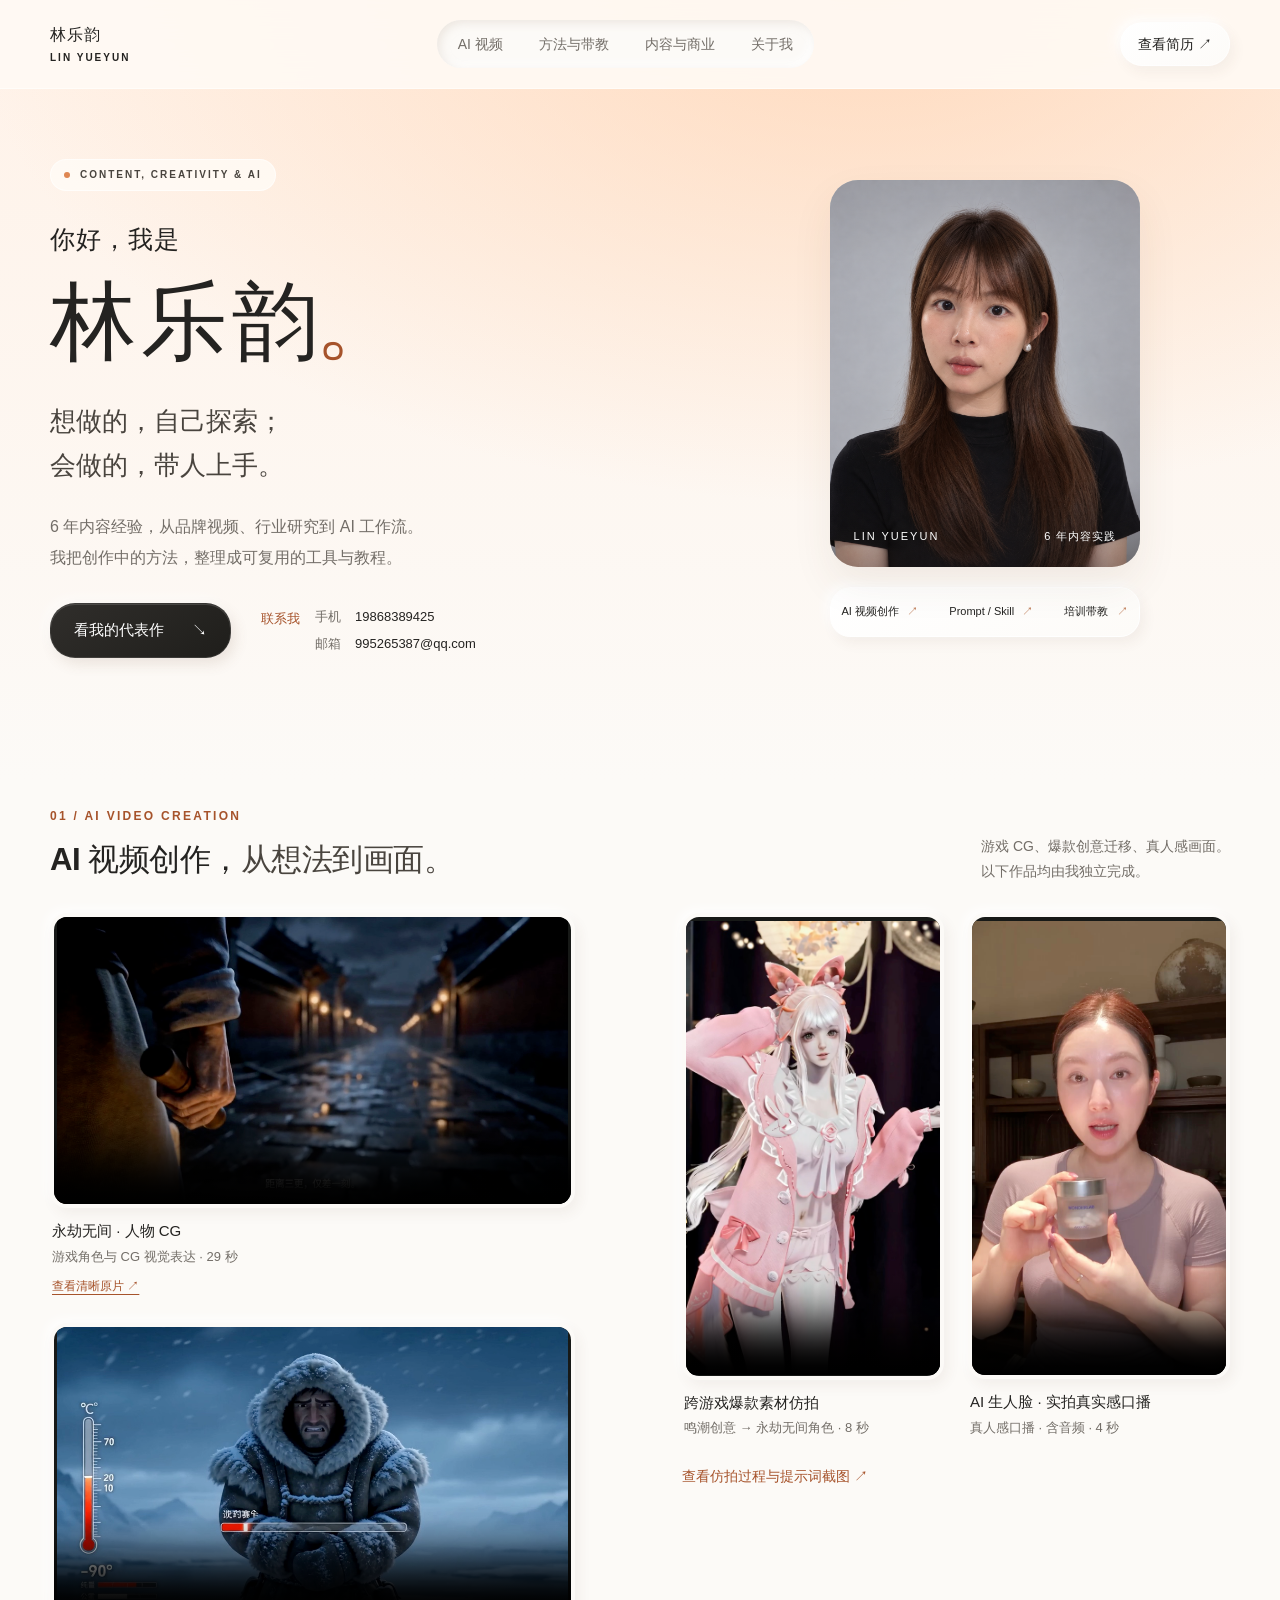
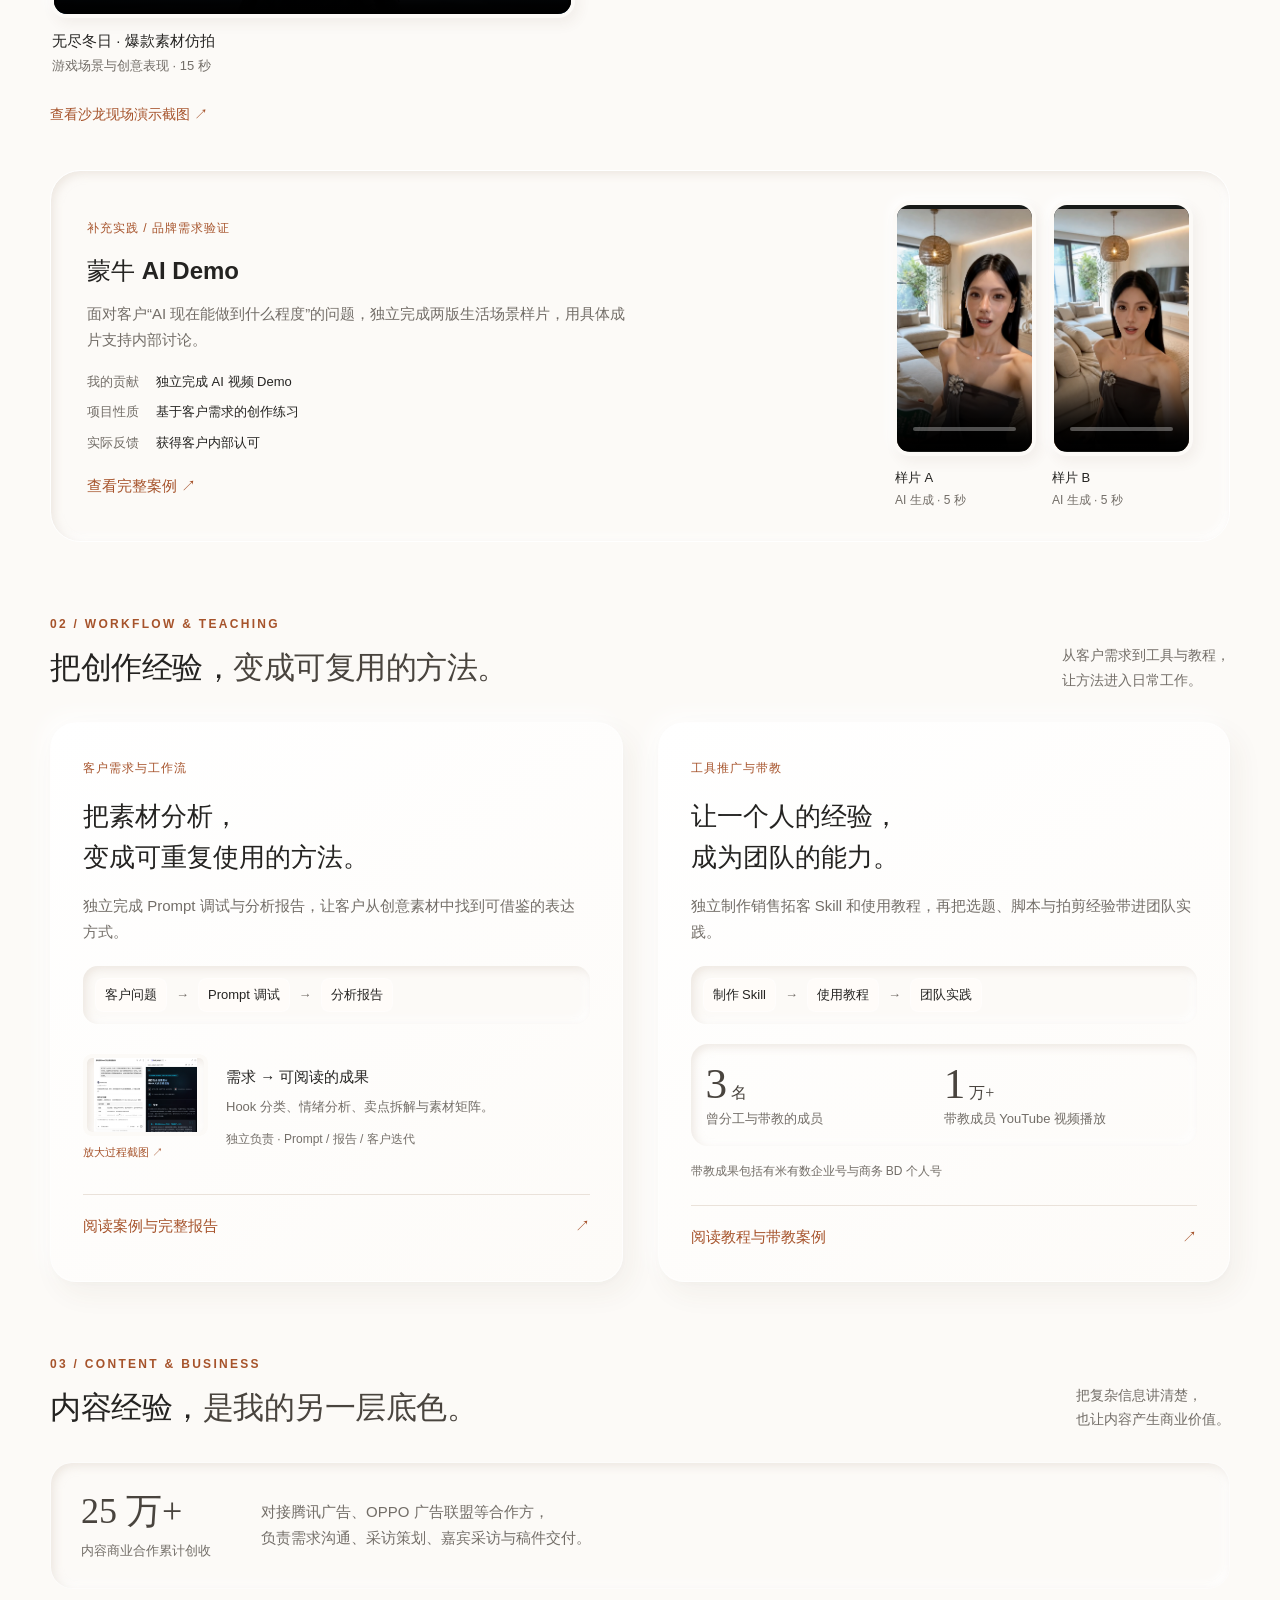
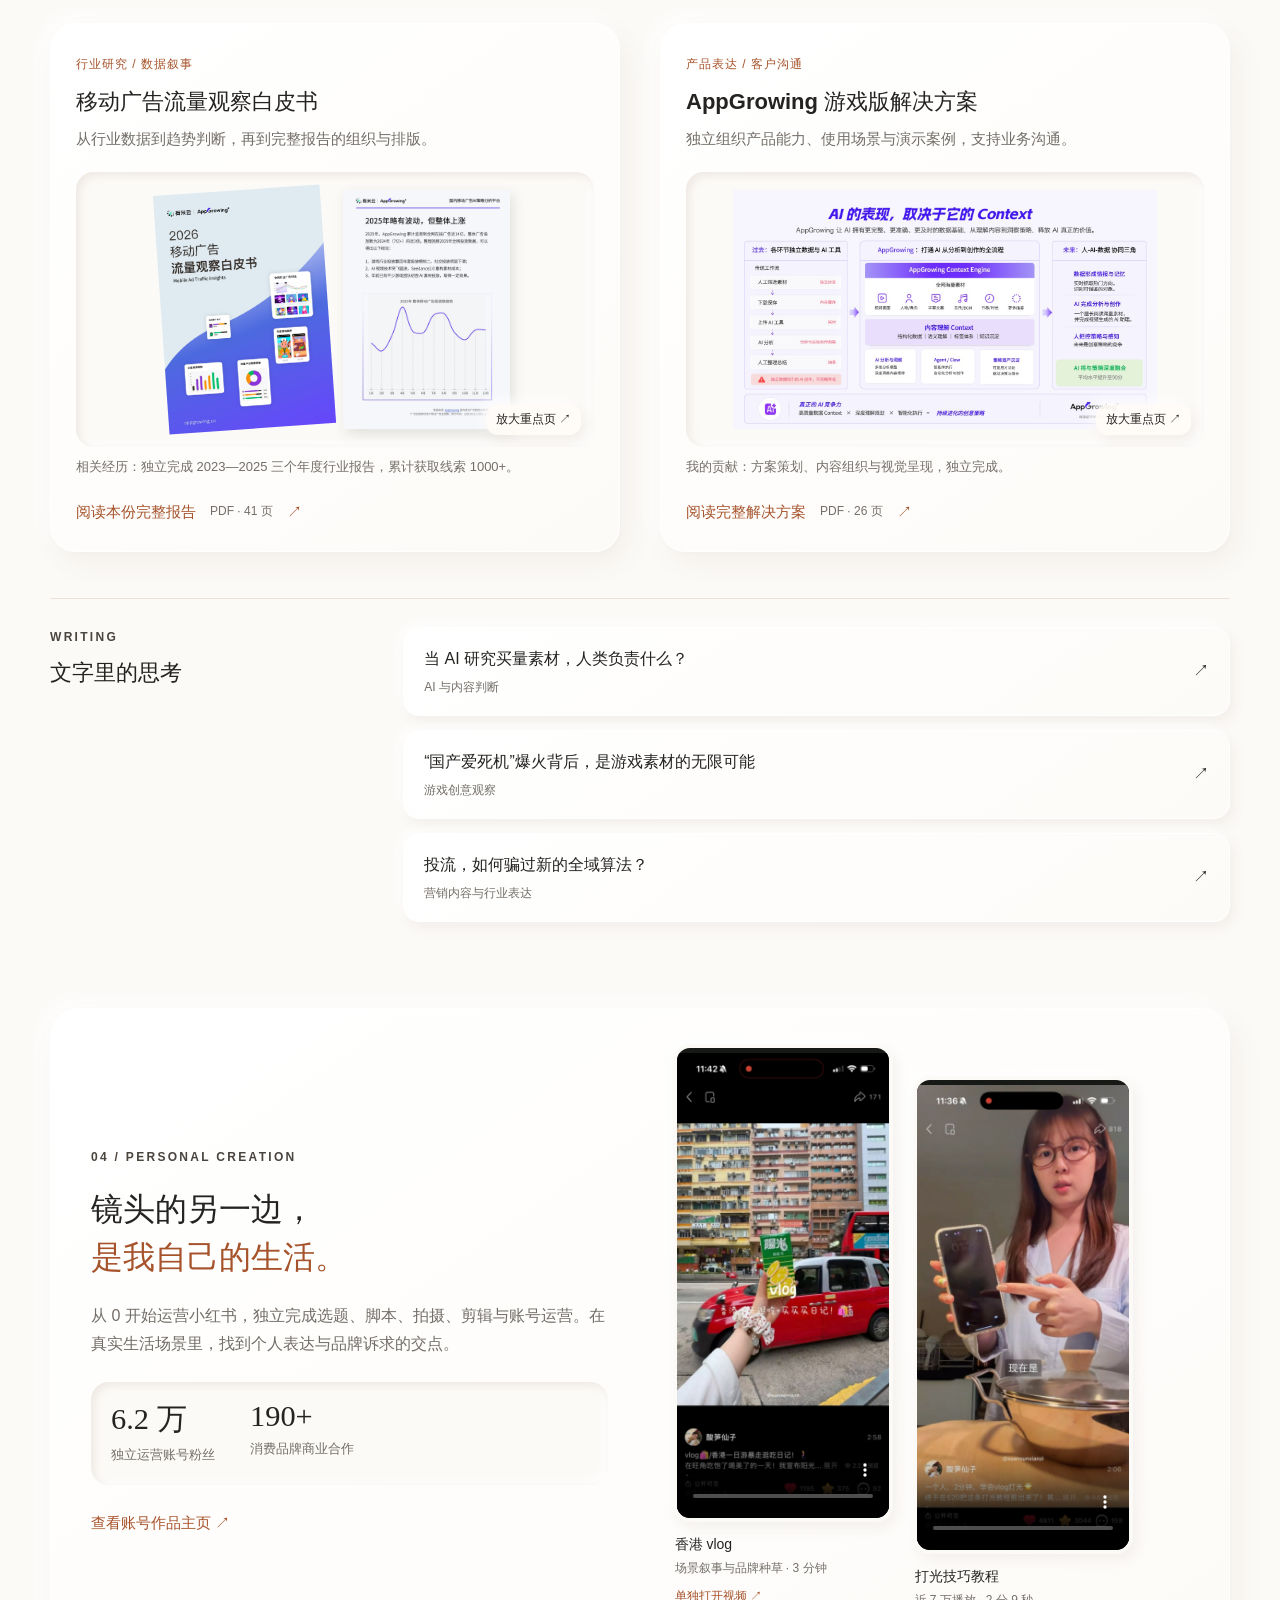
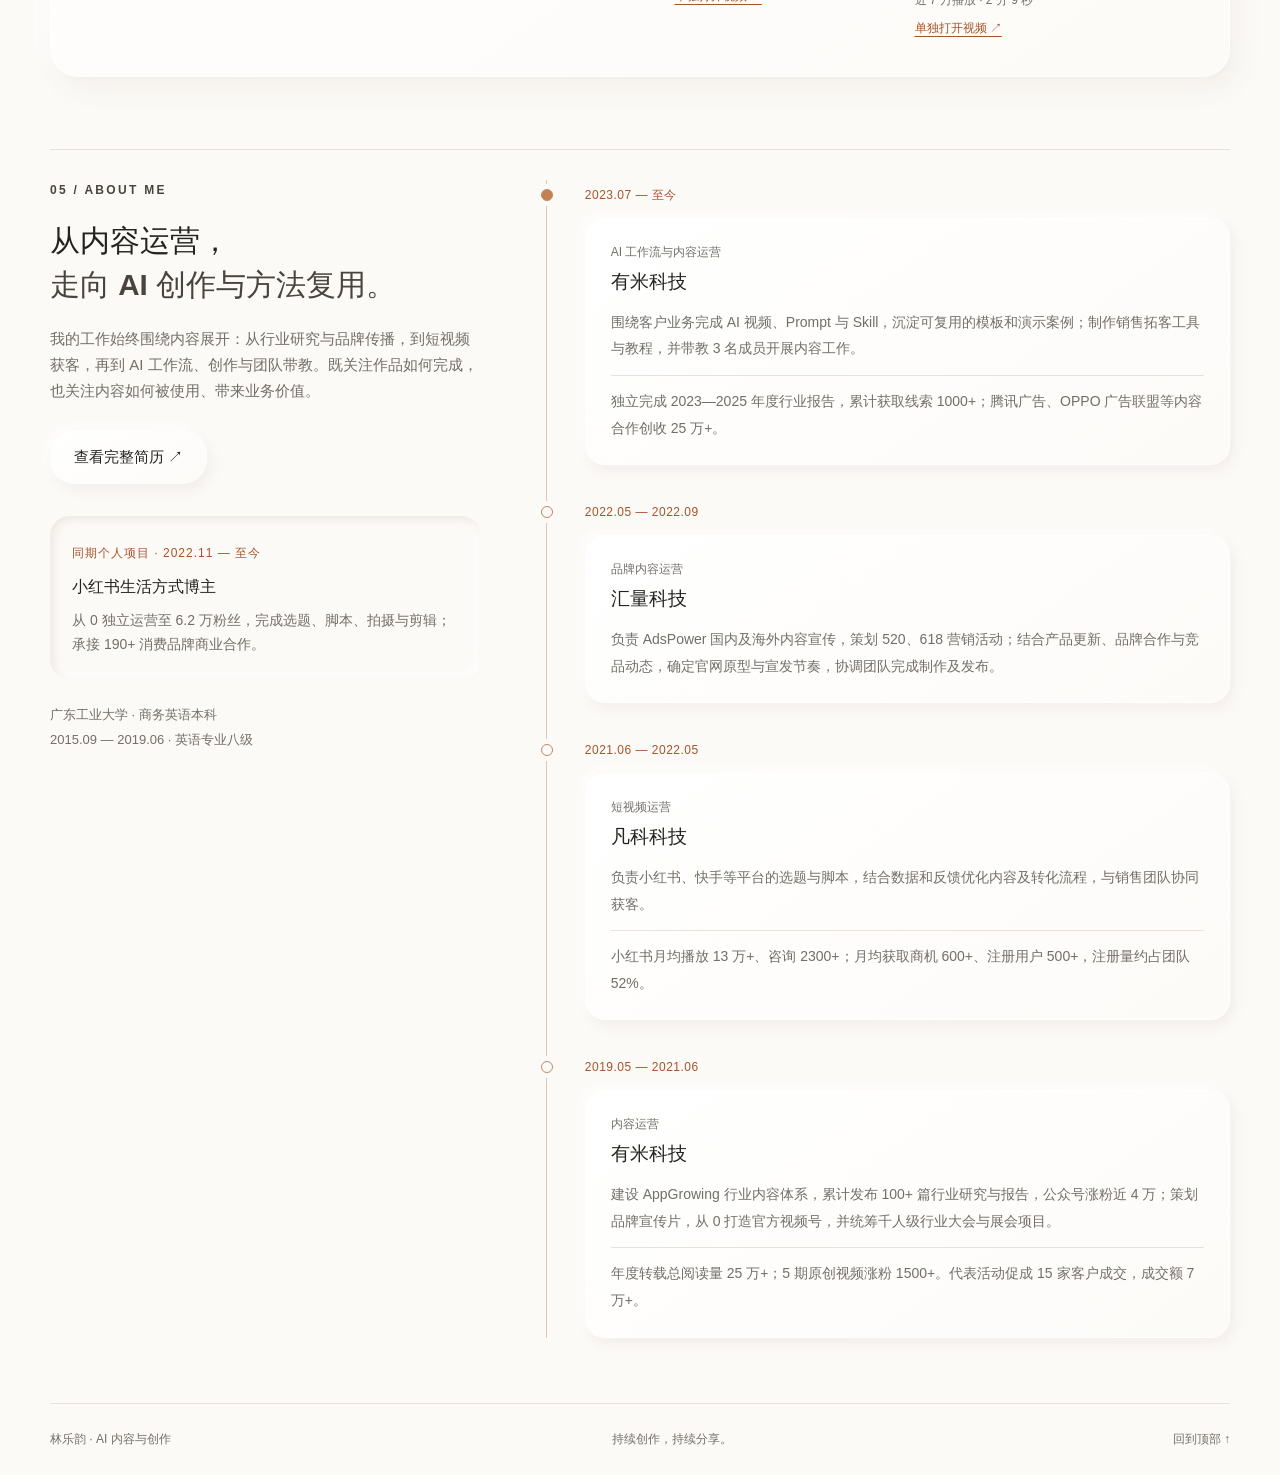
==== index.html @ d72aecd3 "Publish GitHub Pages portfolio" ====
<!DOCTYPE html>
<html lang="zh-CN">
<head><meta charset="UTF-8"><meta name="viewport" content="width=device-width, initial-scale=1"><meta name="description" content="林乐韵的个人作品集：AI 视频创作、业务工作流、团队带教与内容商业化。"><meta name="theme-color" content="#fffaf6"><title>林乐韵 · AI 内容与创作作品集</title><link rel="icon" href="data:,"><link rel="stylesheet" href="style.css?v=20260927-2"></head>
<body>
<a class="skip" href="#main">跳至正文</a>
<header class="site-header"><div class="wrap header-inner"><a class="identity" href="index.html" aria-label="林乐韵作品集首页"><span>林乐韵 <small>LIN YUEYUN</small></span></a><nav aria-label="主导航"><a href="index.html#videos">AI 视频</a><a href="index.html#selected">方法与带教</a><a href="index.html#content">内容与商业</a><a href="index.html#about">关于我</a></nav><a class="button small" href="documents/resume.html?v=layout-2" target="_blank" rel="noopener">查看简历 ↗</a></div></header><main id="main">
<section class="hero wrap" aria-labelledby="intro-title">
<div class="hero-copy"><p class="eyebrow">CONTENT, CREATIVITY & AI</p><h1 id="intro-title">你好，我是<span>林乐韵<em>。</em></span></h1><p class="hero-position">想做的，自己探索；<br>会做的，带人上手。</p><p class="intro">6 年内容经验，从品牌视频、行业研究到 AI 工作流。<br class="desktop">我把创作中的方法，整理成可复用的工具与教程。</p><div class="hero-actions"><a class="button primary" href="#videos">看我的代表作 <span aria-hidden="true">↘</span></a><div class="home-contact" aria-label="联系方式"><span>联系我</span><dl><div><dt>手机</dt><dd>19868389425</dd></div><div><dt>邮箱</dt><dd>995265387@qq.com</dd></div></dl></div></div></div>
<div class="portrait-composition" aria-label="林乐韵个人形象照与技能展示">
<figure class="portrait-frame"><img class="portrait-photo" src="assets/leyun-portrait.png" alt="林乐韵个人形象照" width="1120" height="1404" fetchpriority="high"><figcaption><span>LIN YUEYUN</span><span>6 年内容实践</span></figcaption></figure>
<nav class="portrait-skills" aria-label="我的创作能力"><a href="#videos">AI 视频创作 <span aria-hidden="true">↗</span></a><a href="case.html?case=analysis">Prompt / Skill <span aria-hidden="true">↗</span></a><a href="case.html?case=teaching">培训带教 <span aria-hidden="true">↗</span></a></nav>
</div></section>
<section id="videos" class="section wrap"><div class="section-head"><div><p class="eyebrow">01 / AI VIDEO CREATION</p><h2>AI 视频创作，<span>从想法到画面。</span></h2></div><p>游戏 CG、爆款创意迁移、真人感画面。<br>以下作品均由我独立完成。</p></div><div class="video-wall"><div class="landscape-stack"><figure class="film landscape"><div class="video-frame"><video controls playsinline preload="none" poster="assets/naraka-cg.jpg" aria-label="永劫无间 · 人物 CG"><source src="works/naraka-cg-preview.mp4" type="video/mp4">你的浏览器不支持视频播放。<a href="works/naraka-cg-preview.mp4">打开视频</a></video></div><figcaption><h4>永劫无间 · 人物 CG</h4><p>游戏角色与 CG 视觉表达 · 29 秒</p><a class="original-link" href="works/naraka-cg.mp4" target="_blank" rel="noopener">查看清晰原片 ↗</a></figcaption></figure><figure class="film landscape"><div class="video-frame"><video controls playsinline preload="none" poster="assets/winter.jpg" aria-label="无尽冬日 · 爆款素材仿拍"><source src="works/winter.mp4" type="video/mp4">你的浏览器不支持视频播放。<a href="works/winter.mp4">打开视频</a></video></div><figcaption><h4>无尽冬日 · 爆款素材仿拍</h4><p>游戏场景与创意表现 · 15 秒</p></figcaption></figure><button class="text-link" data-image="live-demo" data-title="游戏沙龙 · 现场生成 AI 素材">查看沙龙现场演示截图 ↗</button></div><div class="portrait-pair"><figure class="film portrait"><div class="video-frame"><video controls playsinline preload="none" poster="assets/naraka-remake.jpg" aria-label="跨游戏爆款素材仿拍"><source src="works/naraka-remake.mp4" type="video/mp4">你的浏览器不支持视频播放。<a href="works/naraka-remake.mp4">打开视频</a></video></div><figcaption><h4>跨游戏爆款素材仿拍</h4><p>鸣潮创意 → 永劫无间角色 · 8 秒</p></figcaption></figure><figure class="film portrait speaking"><div class="video-frame"><video controls playsinline preload="none" poster="assets/human-speaking.jpg" aria-label="AI 生人脸 · 实拍真实感口播"><source src="works/human-speaking.mp4" type="video/mp4">你的浏览器不支持视频播放。<a href="works/human-speaking.mp4">打开视频</a></video></div><figcaption><h4>AI 生人脸 · 实拍真实感口播</h4><p>真人感口播 · 含音频 · 4 秒</p></figcaption></figure><button class="text-link" data-image="remake-process" data-title="爆款仿拍 · 生成过程与提示词截图">查看仿拍过程与提示词截图 ↗</button></div></div>
<article id="brand-case" class="brand-case supplementary-case"><div class="brand-copy"><span class="case-kicker">补充实践 / 品牌需求验证</span><h3>蒙牛 AI Demo</h3><p>面对客户“AI 现在能做到什么程度”的问题，独立完成两版生活场景样片，用具体成片支持内部讨论。</p><dl class="project-facts"><div><dt>我的贡献</dt><dd>独立完成 AI 视频 Demo</dd></div><div><dt>项目性质</dt><dd>基于客户需求的创作练习</dd></div><div><dt>实际反馈</dt><dd>获得客户内部认可</dd></div></dl><a class="text-link" href="case.html?case=mengniu">查看完整案例 ↗</a></div><div class="brand-media"><figure class="film portrait"><div class="video-frame"><video controls playsinline preload="none" poster="assets/mengniu-1.jpg" aria-label="样片 A"><source src="works/mengniu-1.mp4" type="video/mp4">你的浏览器不支持视频播放。<a href="works/mengniu-1.mp4">打开视频</a></video></div><figcaption><h4>样片 A</h4><p>AI 生成 · 5 秒</p></figcaption></figure><figure class="film portrait"><div class="video-frame"><video controls playsinline preload="none" poster="assets/mengniu-2.jpg" aria-label="样片 B"><source src="works/mengniu-2.mp4" type="video/mp4">你的浏览器不支持视频播放。<a href="works/mengniu-2.mp4">打开视频</a></video></div><figcaption><h4>样片 B</h4><p>AI 生成 · 5 秒</p></figcaption></figure></div></article>
</section>
<section id="selected" class="section wrap"><div class="section-head"><div><p class="eyebrow">02 / WORKFLOW & TEACHING</p><h2>把创作经验，<span>变成可复用的方法。</span></h2></div><p>从客户需求到工具与教程，<br>让方法进入日常工作。</p></div>


<div class="case-grid">
<article id="workflow-case" class="case-card"><span class="case-kicker">客户需求与工作流</span><h3>把素材分析，<br>变成可重复使用的方法。</h3><p>独立完成 Prompt 调试与分析报告，让客户从创意素材中找到可借鉴的表达方式。</p><div class="workflow" aria-label="工作流"><span>客户问题</span><b>→</b><span>Prompt 调试</span><b>→</b><span>分析报告</span></div><div class="case-evidence"><button class="evidence-thumb" data-image="prompt-process" data-title="客户需求与 Hook 提示词调试"><img src="assets/prompt-process.jpg" alt="Hook 分析提示词调试过程" loading="lazy"><span>放大过程截图 ↗</span></button><div><strong>需求 → 可阅读的成果</strong><p>Hook 分类、情绪分析、卖点拆解与素材矩阵。</p><span class="role-label">独立负责 · Prompt / 报告 / 客户迭代</span></div></div><a class="text-link" href="case.html?case=analysis">阅读案例与完整报告 <span>↗</span></a></article>
<article id="teaching-case" class="case-card"><span class="case-kicker">工具推广与带教</span><h3>让一个人的经验，<br>成为团队的能力。</h3><p>独立制作销售拓客 Skill 和使用教程，再把选题、脚本与拍剪经验带进团队实践。</p><div class="workflow" aria-label="复用流程"><span>制作 Skill</span><b>→</b><span>使用教程</span><b>→</b><span>团队实践</span></div><div class="teaching-results"><div><strong>3<span> 名</span></strong><p>曾分工与带教的成员</p></div><div><strong>1<span> 万+</span></strong><p>带教成员 YouTube 视频播放</p></div></div><p class="role-label">带教成果包括有米有数企业号与商务 BD 个人号</p><a class="text-link" href="case.html?case=teaching">阅读教程与带教案例 <span>↗</span></a></article>
</div></section>
<section id="content" class="section wrap"><div class="section-head"><div><p class="eyebrow">03 / CONTENT & BUSINESS</p><h2>内容经验，<span>是我的另一层底色。</span></h2></div><p>把复杂信息讲清楚，<br>也让内容产生商业价值。</p></div>
<div class="business-strip"><div><strong>25 万+</strong><span>内容商业合作累计创收</span></div><p>对接腾讯广告、OPPO 广告联盟等合作方，<br>负责需求沟通、采访策划、嘉宾采访与稿件交付。</p></div>
<div class="document-grid"><article class="document-card"><div class="document-heading"><span class="case-kicker">行业研究 / 数据叙事</span><h3>移动广告流量观察白皮书</h3><p>从行业数据到趋势判断，再到完整报告的组织与排版。</p></div><button class="report-spread" data-image="industry-report-p7" data-title="白皮书第 7 页 · 趋势分析与图表表达"><img class="cover" src="assets/industry-report.jpg" alt="白皮书封面" loading="lazy"><img src="assets/industry-report-p7.jpg" alt="白皮书第7页：趋势判断与数据图表" loading="lazy"><span>放大重点页 ↗</span></button><p class="document-context">相关经历：独立完成 2023—2025 三个年度行业报告，累计获取线索 1000+。</p><a class="text-link" href="documents/industry.html" target="_blank" rel="noopener">阅读本份完整报告 <small>PDF · 41 页</small> ↗</a></article>
<article class="document-card"><div class="document-heading"><span class="case-kicker">产品表达 / 客户沟通</span><h3>AppGrowing 游戏版解决方案</h3><p>独立组织产品能力、使用场景与演示案例，支持业务沟通。</p></div><button class="solution-preview" data-image="game-solution-p4" data-title="游戏方案第 4 页 · AI Context 与产品价值"><img src="assets/game-solution-p4.jpg" alt="游戏解决方案第4页：AI Context 与产品价值" loading="lazy"><span>放大重点页 ↗</span></button><p class="document-context">我的贡献：方案策划、内容组织与视觉呈现，独立完成。</p><a class="text-link" href="documents/game.html" target="_blank" rel="noopener">阅读完整解决方案 <small>PDF · 26 页</small> ↗</a></article></div>
<div class="article-list"><div><p class="eyebrow">WRITING</p><h3>文字里的思考</h3></div><div class="article-links"><a href="https://mp.weixin.qq.com/s/oiiEQrIqpih7yCWzAsZEaQ" target="_blank" rel="noopener"><div>当 AI 研究买量素材，人类负责什么？<small>AI 与内容判断</small></div><i>↗</i></a><a href="https://mp.weixin.qq.com/s/zdKBguPBOkEx1RFWNTe46Q" target="_blank" rel="noopener"><div>“国产爱死机”爆火背后，是游戏素材的无限可能<small>游戏创意观察</small></div><i>↗</i></a><a href="https://mp.weixin.qq.com/s/V5sh86A0Rzg6lhBGHSo7Rg" target="_blank" rel="noopener"><div>投流，如何骗过新的全域算法？<small>营销内容与行业表达</small></div><i>↗</i></a></div></div>
</section>
<section id="creator" class="section wrap"><div class="creator-panel"><div class="creator-copy"><p class="eyebrow">04 / PERSONAL CREATION</p><h2>镜头的另一边，<br><span>是我自己的生活。</span></h2><p>从 0 开始运营小红书，独立完成选题、脚本、拍摄、剪辑与账号运营。在真实生活场景里，找到个人表达与品牌诉求的交点。</p><div class="creator-stats"><div><strong>6.2 万</strong><span>独立运营账号粉丝</span></div><div><strong>190+</strong><span>消费品牌商业合作</span></div></div><button class="text-link" data-image="creator-profile" data-title="小红书 · 账号作品主页">查看账号作品主页 ↗</button></div><div class="creator-videos"><figure class="film tall"><div class="video-frame"><video controls playsinline preload="none" poster="assets/hongkong.jpg" aria-label="香港 vlog"><source src="works/hongkong-preview.mp4" type="video/mp4">你的浏览器不支持视频播放。<a href="works/hongkong-preview.mp4">打开视频</a></video></div><figcaption><h4>香港 vlog</h4><p>场景叙事与品牌种草 · 3 分钟</p><a class="original-link" href="works/hongkong-preview.mp4" target="_blank" rel="noopener">单独打开视频 ↗</a></figcaption></figure><figure class="film tall"><div class="video-frame"><video controls playsinline preload="none" poster="assets/lighting.jpg" aria-label="打光技巧教程"><source src="works/lighting-preview.mp4" type="video/mp4">你的浏览器不支持视频播放。<a href="works/lighting-preview.mp4">打开视频</a></video></div><figcaption><h4>打光技巧教程</h4><p>近 7 万播放 · 2 分 9 秒</p><a class="original-link" href="works/lighting-preview.mp4" target="_blank" rel="noopener">单独打开视频 ↗</a></figcaption></figure></div></div></section>
<section id="about" class="section wrap"><div class="about-panel"><div class="about-intro"><p class="eyebrow">05 / ABOUT ME</p><h2>从内容运营，<br><span>走向 AI 创作与方法复用。</span></h2><p>我的工作始终围绕内容展开：从行业研究与品牌传播，到短视频获客，再到 AI 工作流、创作与团队带教。既关注作品如何完成，也关注内容如何被使用、带来业务价值。</p><div class="hero-actions"><a class="button" href="documents/resume.html?v=layout-2" target="_blank" rel="noopener">查看完整简历 ↗</a></div><aside class="parallel-project"><span class="case-kicker">同期个人项目 · 2022.11 — 至今</span><h3>小红书生活方式博主</h3><p>从 0 独立运营至 6.2 万粉丝，完成选题、脚本、拍摄与剪辑；承接 190+ 消费品牌商业合作。</p></aside><p class="education-note">广东工业大学 · 商务英语本科<br>2015.09 — 2019.06 · 英语专业八级</p></div>
<ol class="career-timeline" aria-label="重点工作经历时间轴">
<li><time>2023.07 — 至今</time><article><p class="career-role">AI 工作流与内容运营</p><h3>有米科技</h3><p>围绕客户业务完成 AI 视频、Prompt 与 Skill，沉淀可复用的模板和演示案例；制作销售拓客工具与教程，并带教 3 名成员开展内容工作。</p><p class="career-result">独立完成 2023—2025 年度行业报告，累计获取线索 1000+；腾讯广告、OPPO 广告联盟等内容合作创收 25 万+。</p></article></li>
<li><time>2022.05 — 2022.09</time><article><p class="career-role">品牌内容运营</p><h3>汇量科技</h3><p>负责 AdsPower 国内及海外内容宣传，策划 520、618 营销活动；结合产品更新、品牌合作与竞品动态，确定官网原型与宣发节奏，协调团队完成制作及发布。</p></article></li>
<li><time>2021.06 — 2022.05</time><article><p class="career-role">短视频运营</p><h3>凡科科技</h3><p>负责小红书、快手等平台的选题与脚本，结合数据和反馈优化内容及转化流程，与销售团队协同获客。</p><p class="career-result">小红书月均播放 13 万+、咨询 2300+；月均获取商机 600+、注册用户 500+，注册量约占团队 52%。</p></article></li>
<li><time>2019.05 — 2021.06</time><article><p class="career-role">内容运营</p><h3>有米科技</h3><p>建设 AppGrowing 行业内容体系，累计发布 100+ 篇行业研究与报告，公众号涨粉近 4 万；策划品牌宣传片，从 0 打造官方视频号，并统筹千人级行业大会与展会项目。</p><p class="career-result">年度转载总阅读量 25 万+；5 期原创视频涨粉 1500+。代表活动促成 15 家客户成交，成交额 7 万+。</p></article></li>
</ol></div></section>
</main><footer class="wrap"><span>林乐韵 · AI 内容与创作</span><span>持续创作，持续分享。</span><a href="#main">回到顶部 ↑</a></footer>
<dialog id="viewer" aria-labelledby="viewer-title"><div class="dialog-head"><h2 id="viewer-title"></h2><button class="icon-button" id="close-viewer" aria-label="关闭预览">×</button></div><div id="viewer-content"></div></dialog><script src="app.js?v=documents-1"></script></body></html>
---- style.css ----
/* Warm ivory surfaces, peach light, and soft raised and recessed details. */
:root {
  --bg:#fcfaf7; --ink:#242321; --muted:#736e68; --accent:#a6532b;
  --sage:#49443e; --line:#eae2da; --paper:#fffcf9;
  --lift:8px 12px 28px #58432b0e,-7px -7px 22px #ffffffd9,0 2px 5px #58432b06;
  --small-lift:4px 6px 13px #58432b10,-4px -4px 12px #ffffffd9;
  --inset:inset 3px 3px 9px #dfd6cb80,inset -4px -4px 10px #fff;
  --surface:linear-gradient(145deg,#ffffff,#fdfbf8);
  font-family:-apple-system,BlinkMacSystemFont,"PingFang SC","Microsoft YaHei",sans-serif;
  color:var(--ink); background:var(--bg); font-synthesis:none;
}
*{box-sizing:border-box}html{scroll-behavior:smooth;scroll-padding-top:110px}body{margin:0;font-size:16px;line-height:1.75}
h1,h2,h3,h4,p,figure,dl{margin:0}h1,h2,h3,h4{font-weight:600;line-height:1.5}a{color:inherit;text-decoration:none}button{font:inherit;color:inherit;border:0;cursor:pointer}button,a{-webkit-tap-highlight-color:transparent}button{background:none}img{display:block;max-width:100%}video{display:block;width:100%;height:100%;object-fit:contain}a:focus-visible,button:focus-visible,video:focus-visible,summary:focus-visible{outline:3px solid var(--accent);outline-offset:5px}
.wrap{width:min(1180px,calc(100% - 96px));margin-inline:auto}.skip{position:fixed;top:-100px;left:20px;padding:12px;background:white;z-index:100}.skip:focus{top:10px}
.site-header{position:sticky;top:0;z-index:10;background:#fffaf5e8;backdrop-filter:blur(16px);border-bottom:1px solid #fff8}.header-inner{display:flex;justify-content:space-between;align-items:center;gap:25px;min-height:88px}.identity{display:flex;align-items:center;gap:12px;font-weight:600;letter-spacing:1px}.identity small{display:block;font-size:.625rem;letter-spacing:2px}.site-header nav{display:flex;gap:4px;padding:5px;border-radius:24px;background:var(--bg);box-shadow:var(--inset);font-size:.875rem;color:var(--muted)}.site-header nav a{padding:7px 16px;border-radius:20px;transition:box-shadow .2s,background .2s}.site-header nav a:hover,.site-header nav a:focus-visible{color:var(--ink);background:var(--surface);box-shadow:var(--small-lift)}
.button{display:inline-flex;align-items:center;justify-content:center;gap:28px;padding:13px 23px;border:1px solid #fff9;border-radius:25px;box-shadow:var(--small-lift);font-size:.9375rem;background:var(--surface);transition:transform .2s,box-shadow .2s}.button:hover{transform:translateY(-2px)}.button:active{transform:translateY(1px);box-shadow:var(--inset)}.button.primary:active{box-shadow:inset 3px 3px 7px #0c0e11,inset -2px -2px 6px #414550}.button.primary{background:linear-gradient(145deg,#302e2b,#1f1e1b);color:white;border-color:#ffffff18;box-shadow:4px 6px 14px #72533820,-4px -4px 14px #ffffffa0,inset 0 1px 0 #ffffff24}.button.small{font-size:.875rem;padding:9px 17px}.text-link{display:inline-flex;align-items:center;gap:14px;font-size:.9375rem;font-weight:500;color:var(--accent);padding:0}.text-link:hover{text-decoration:underline;text-underline-offset:5px}.text-link small{font-size:.75rem;color:var(--muted);font-weight:400}.eyebrow{font-size:.75rem;letter-spacing:2.3px;color:var(--sage);font-weight:600}
.intro{font-size:1rem;line-height:1.95;color:var(--muted);margin:21px 0 25px}.hero-actions{display:flex;align-items:center;gap:30px;flex-wrap:wrap}

.section{padding-top:72px;scroll-margin-top:15px}.section-head{display:flex;align-items:end;justify-content:space-between;gap:25px;margin-bottom:30px}.section-head h2{font-size:1.95rem;margin-top:10px;letter-spacing:-.5px}.section-head h2 span{color:var(--sage)}.section-head>p{font-size:.875rem;color:var(--muted)}
.case-kicker{font-size:.75rem;letter-spacing:1px;color:var(--accent);font-weight:500}.brand-case{display:grid;grid-template-columns:1fr 1fr;gap:65px;padding:38px 44px;background:var(--surface);border-radius:30px;border:1px solid #fff;box-shadow:var(--lift);scroll-margin-top:120px}.brand-copy{align-self:center}.brand-copy h3{font-size:1.3rem;margin:15px 0 20px;color:var(--sage)}.brand-copy h3>span{font-size:2.25rem;line-height:1.45;color:var(--ink);display:block;margin-top:12px}.brand-copy>p{font-size:1rem;color:var(--muted);max-width:370px}.project-facts{margin:22px 0 26px;font-size:.875rem}.project-facts>div{display:flex;gap:17px;margin-top:8px}.project-facts dt{color:var(--muted);flex-shrink:0}.project-facts dd{margin:0}.brand-media{display:grid;grid-template-columns:1fr 1fr;gap:18px;align-self:center}.film{min-width:0}.video-frame{background:var(--bg);border-radius:17px;overflow:hidden;box-shadow:var(--small-lift);border:4px solid var(--bg)}.portrait .video-frame{aspect-ratio:562/1000}.landscape .video-frame{aspect-ratio:1000/562}.tall .video-frame{aspect-ratio:460/1000}.film video{background:#171917}.film h4{font-size:.9375rem;font-weight:500;margin-top:12px}.film figcaption p{font-size:.8125rem;color:var(--muted);margin-top:3px}.film figcaption{padding-inline:2px}
.case-grid{display:grid;grid-template-columns:1fr 1fr;gap:35px;margin-top:35px}.case-card{padding:30px 32px;border:1px solid #ffffffc0;border-radius:26px;scroll-margin-top:115px;background:var(--surface);box-shadow:var(--lift)}.case-card h3{font-size:1.65rem;line-height:1.55;margin:15px 0}.case-card>p{font-size:.9375rem;color:var(--muted)}.workflow{display:flex;align-items:center;gap:9px;padding:12px;margin:20px 0;border:0;border-radius:15px;box-shadow:var(--inset);background:var(--bg);font-size:.8125rem;flex-wrap:wrap}.workflow span{background:var(--paper);padding:5px 9px;border:1px solid #fff8;border-radius:8px}.workflow b{color:var(--muted);font-weight:400}.case-evidence{display:grid;grid-template-columns:125px 1fr;gap:18px;align-items:center;min-height:127px;margin-bottom:23px}.evidence-thumb{padding:0;text-align:left}.evidence-thumb img{width:100%;height:82px;object-fit:contain;background:var(--bg);border:4px solid var(--bg);border-radius:9px;box-shadow:var(--inset)}.evidence-thumb span{display:block;font-size:.6875rem;color:var(--accent);margin-top:7px}.case-evidence strong{font-size:.9375rem;font-weight:500}.case-evidence p{font-size:.8125rem;color:var(--muted);margin:5px 0}.role-label{font-size:.75rem!important;color:var(--muted)}.teaching-results{display:grid;grid-template-columns:1fr 1fr;margin:15px 0;padding:15px;border-radius:17px;box-shadow:var(--inset)}.teaching-results strong{font:2.7rem Georgia,serif;color:var(--sage)}.teaching-results strong span{font-size:1rem}.teaching-results p{font-size:.8125rem;color:var(--muted)}.case-card>.role-label{margin:12px 0 23px}.case-card>.text-link{border-top:1px solid var(--line);padding-top:18px;width:100%;justify-content:space-between}
.video-wall{display:grid;grid-template-columns:1.08fr 1fr;gap:40px;align-items:start}.landscape-stack{display:grid;gap:24px}.portrait-pair{display:grid;grid-template-columns:1fr 1fr;gap:24px;align-items:start}.portrait-pair>.text-link{grid-column:1/-1}.video-wall>.landscape-stack>.film .video-frame{max-height:295px}.video-wall .text-link{font-size:.875rem}
.business-strip{display:flex;gap:50px;align-items:center;border:1px solid #fff8;padding:24px 30px;border-radius:22px;background:var(--bg);box-shadow:var(--inset);margin-bottom:34px}.business-strip strong{display:block;font:2.25rem Georgia,"Songti SC",serif;color:var(--sage)}.business-strip span{font-size:.8125rem;color:var(--muted)}.business-strip>p{font-size:.9375rem;color:var(--muted)}.document-grid{display:grid;grid-template-columns:1fr 1fr;gap:40px}.document-card{min-width:0;padding:25px;background:var(--surface);border:1px solid #fff;border-radius:25px;box-shadow:var(--lift)}.document-heading{margin-bottom:20px}.document-heading h3{font-size:1.375rem;margin:8px 0}.document-heading p{font-size:.9375rem;color:var(--muted)}.report-spread,.solution-preview{position:relative;background:var(--bg);border-radius:18px;padding:18px;width:100%;height:275px;overflow:hidden;box-shadow:var(--inset)}.report-spread{display:flex;justify-content:center;gap:14px}.report-spread img{height:100%;width:auto;max-width:52%;object-fit:contain;box-shadow:3px 5px 12px #26342020}.report-spread .cover{transform:rotate(-4deg);width:35%;object-fit:contain;box-shadow:none}.report-spread>span,.solution-preview>span{position:absolute;right:13px;bottom:12px;background:#fffcf8ef;padding:5px 10px;border-radius:12px;font-size:.75rem;color:var(--ink);box-shadow:var(--small-lift)}.solution-preview img{width:100%;height:100%;object-fit:contain}.reading-guide{font-size:.9375rem;margin-top:20px}.reading-guide strong{font-weight:500}.document-context{font-size:.8125rem;color:var(--muted);margin:9px 0 19px}.article-list{display:grid;grid-template-columns:.55fr 1.5fr;gap:50px;margin-top:46px;padding-top:28px;border-top:1px solid var(--line)}.article-list h3{font-size:1.375rem;margin-top:8px}.article-links>a{display:flex;align-items:center;gap:20px;border:1px solid #fff;border-radius:16px;margin-bottom:14px;padding:17px 20px;background:var(--surface);box-shadow:var(--small-lift);font-size:1rem}.article-links>a:first-child{padding-top:17px}.article-links small{display:block;font-size:.75rem;color:var(--muted);margin-top:4px}.article-links i{font-style:normal;margin-left:auto}.article-links>a:hover{color:var(--accent)}
.creator-panel{display:grid;grid-template-columns:1fr 1fr;gap:65px;padding:35px 40px;background:var(--surface);border:1px solid #fff;border-radius:28px;box-shadow:var(--lift)}.creator-copy{align-self:center}.creator-copy h2{font-size:2rem;margin:17px 0 21px}.creator-copy h2 span{color:var(--accent)}.creator-copy>p:not(.eyebrow){font-size:1rem;color:var(--muted)}.creator-stats{display:flex;gap:35px;margin:24px 0;padding:17px 20px;background:var(--bg);border-radius:18px;box-shadow:var(--inset)}.creator-stats strong{display:block;font:1.9rem Georgia,"Songti SC",serif}.creator-stats span{font-size:.8125rem;color:var(--muted)}.creator-videos{display:grid;grid-template-columns:1fr 1fr;gap:20px;max-width:460px;align-items:start}.creator-videos .film:nth-child(2){padding-top:32px}.creator-videos .film h4{font-size:.875rem}.creator-videos .film p{font-size:.75rem}
.about-panel{display:grid;grid-template-columns:1.1fr 1fr;gap:80px;padding-top:30px;border-top:1px solid var(--line)}.about-panel h2{font-size:1.85rem;margin:18px 0}.about-panel h2 span{color:var(--sage)}.about-panel>div>p:not(.eyebrow){font-size:.9375rem;color:var(--muted)}.about-panel .hero-actions{margin-top:25px}.experience{padding:25px;border:1px solid #ffffff90;border-radius:22px;box-shadow:var(--inset);background:var(--bg)}.experience>div+div{margin-top:24px}.experience span{font-size:.75rem;color:var(--accent)}.experience h3{font-size:1rem;margin:5px 0}.experience p{font-size:.875rem;color:var(--muted)}footer{display:flex;justify-content:space-between;gap:20px;border-top:1px solid var(--line);padding:25px 0;margin-top:65px!important;font-size:.75rem;color:var(--muted)}
/* Full case pages keep the reading context in place while media opens above it. */
.case-page{max-width:970px;padding-top:32px}.back-link{font-size:.875rem;color:var(--accent)}.case-heading{margin:35px 0 28px}.case-heading h1{font-size:2.65rem;line-height:1.4;margin-top:13px}.case-intro{font-size:1.125rem;color:var(--muted);max-width:780px;margin:18px 0 28px}.case-facts{display:grid;grid-template-columns:repeat(3,1fr);gap:28px;padding:24px;border:1px solid #fff8;border-radius:22px;box-shadow:var(--inset);margin-bottom:34px}.case-facts h3{font-size:.8125rem;color:var(--accent);margin-bottom:7px}.case-facts p{font-size:.9375rem}.case-section{margin-top:42px}.case-section h3{font-size:1.4rem;margin-bottom:15px}.case-section>p{font-size:1rem;color:var(--muted);line-height:1.9}.resource-list{display:grid;gap:13px;margin-top:20px}.resource-link{display:flex;align-items:center;justify-content:space-between;text-align:left;gap:25px;border:1px solid #fff;border-radius:17px;padding:18px 22px;background:var(--surface);box-shadow:var(--small-lift);width:100%;font-size:1rem}.resource-link small{display:block;color:var(--muted);font-size:.8125rem;margin-top:4px}.resource-link:hover{border-color:var(--accent)}.evidence-grid{display:grid;grid-template-columns:1fr 1fr;gap:25px;margin-top:22px}.evidence-grid button{padding:0;text-align:left}.evidence-grid img{width:100%;height:270px;object-fit:contain;background:var(--bg);border-radius:17px;padding:12px;box-shadow:var(--inset)}.evidence-grid span{display:block;font-size:.875rem;margin-top:10px;color:var(--accent)}.case-callout{padding:20px 24px;border:1px solid #fff7;border-radius:17px;background:var(--bg);box-shadow:var(--inset);font-size:.875rem;color:var(--muted);margin-top:28px}.case-page .duo{display:grid;grid-template-columns:1fr 1fr;gap:25px;max-width:640px;margin:35px auto}.case-pagination{display:flex;gap:22px;flex-wrap:wrap;border-top:1px solid var(--line);padding-top:25px;margin-top:45px;font-size:.875rem}.case-pagination>span{color:var(--muted);width:100%}.case-pagination a{color:var(--accent)}.case-pagination a[aria-current]{font-weight:600;text-decoration:underline;text-underline-offset:6px}
/* Native dialog handles focus trapping, Escape, and focus restoration. */
dialog{border:1px solid white;border-radius:21px;background:var(--bg);color:var(--ink);width:min(1040px,calc(100% - 32px));max-height:92dvh;padding:22px 27px;box-shadow:0 24px 80px #0004}dialog::backdrop{background:#352a2180;backdrop-filter:blur(7px)}.dialog-head{display:flex;align-items:center;justify-content:space-between;gap:20px;margin-bottom:18px}.dialog-head h2{font-size:1.125rem}.icon-button{border-radius:50%;width:42px;height:42px;flex-shrink:0;background:var(--surface);box-shadow:var(--small-lift);font-size:1.75rem;line-height:1}.viewer-image{margin:auto;max-height:72dvh;object-fit:contain}.viewer-note{font-size:.875rem;color:var(--muted);margin-top:13px}.modal-open{overflow:hidden}

@media(max-width:1050px){.wrap{width:calc(100% - 56px)}.site-header nav{gap:18px;font-size:.8125rem}.section-head h2{font-size:1.7rem}.brand-case{padding:28px;gap:30px}.brand-copy h3>span{font-size:1.9rem}.brand-media{gap:12px}.case-card{padding:25px}.case-grid{gap:24px}.case-card h3{font-size:1.4rem}.workflow{gap:5px;font-size:.75rem}.workflow span{padding:5px 7px}.case-evidence{grid-template-columns:90px 1fr;gap:12px}.video-wall{gap:25px}.portrait-pair{gap:15px}.document-grid{gap:25px}.creator-panel{padding:30px;gap:35px}.creator-copy h2{font-size:1.7rem}.creator-videos{gap:14px}.about-panel{gap:45px}}
@media(max-width:760px){html{scroll-padding-top:132px}.wrap{width:calc(100% - 36px)}.header-inner{min-height:0;padding:15px 0 12px;flex-wrap:wrap;gap:12px}.identity{font-size:.875rem}.site-header nav{order:3;justify-content:space-between;width:100%;gap:10px;font-size:.8125rem;padding-top:9px}.site-header .button{padding:7px 13px;font-size:.8125rem}.intro{font-size:.9375rem;margin:16px 0 22px}.hero-actions{gap:24px}.section{padding-top:48px}.section-head{display:block;margin-bottom:23px}.section-head h2{font-size:1.65rem;line-height:1.6}.section-head h2 span{display:block}.section-head>p{margin-top:13px;font-size:.875rem}.brand-case{grid-template-columns:1fr;padding:24px;gap:26px;scroll-margin-top:135px}.brand-copy h3{font-size:1.15rem;margin:12px 0}.brand-copy h3>span{font-size:1.75rem;margin-top:7px}.brand-copy h3>span br{display:none}.brand-copy>p{font-size:.9375rem}.project-facts{font-size:.8125rem;margin:18px 0 22px}.brand-media{gap:14px}.film h4{font-size:.875rem}.film figcaption p{font-size:.75rem}.case-grid{grid-template-columns:1fr;gap:22px;margin-top:22px}.case-card{padding:23px;scroll-margin-top:140px}.case-card h3{font-size:1.45rem}.workflow{font-size:.8125rem;gap:7px}.case-evidence{grid-template-columns:100px 1fr}.case-card>.text-link{font-size:.875rem}.video-wall{grid-template-columns:1fr;gap:28px}.landscape-stack{gap:25px}.portrait-pair{gap:17px}.business-strip{display:block;padding:22px 0}.business-strip>p{font-size:.875rem;margin-top:12px}.business-strip br{display:none}.business-strip strong{font-size:2rem}.document-grid{grid-template-columns:1fr;gap:35px}.document-heading h3{font-size:1.25rem}.document-heading p{font-size:.875rem}.report-spread,.solution-preview{height:260px}.article-list{grid-template-columns:1fr;gap:20px;margin-top:35px}.article-links>a{font-size:.9375rem;gap:14px}.creator-panel{grid-template-columns:1fr;gap:27px;padding:25px}.creator-copy h2{font-size:1.6rem}.creator-copy>p:not(.eyebrow){font-size:.9375rem}.creator-stats{gap:25px}.creator-stats strong{font-size:1.7rem}.creator-stats span{font-size:.75rem}.creator-videos{width:100%;max-width:none;gap:16px}.creator-videos .film:nth-child(2){padding-top:20px}.about-panel{grid-template-columns:1fr;gap:32px}.about-panel h2{font-size:1.55rem}.experience{padding-left:18px}.experience h3{font-size:.9375rem}footer{margin-top:42px!important;font-size:.6875rem;flex-wrap:wrap}footer>span:nth-child(2){display:none}.case-page{padding-top:25px}.case-heading{margin:25px 0}.case-heading h1{font-size:1.9rem}.case-intro{font-size:1rem}.case-facts{grid-template-columns:1fr;gap:19px;margin-bottom:25px}.case-facts h3{margin-bottom:4px}.case-page .duo{gap:14px;margin:25px 0}.case-section{margin-top:30px}.case-section h3{font-size:1.25rem}.case-section>p{font-size:.9375rem}.resource-link{font-size:.9375rem;padding:15px}.evidence-grid{grid-template-columns:1fr;gap:20px}.evidence-grid img{height:auto;max-height:400px;padding:7px}.case-pagination{gap:16px;font-size:.8125rem}dialog{padding:18px;max-height:94dvh}.dialog-head h2{font-size:1rem}.viewer-note{font-size:.8125rem}.desktop{display:none}}
@media(prefers-reduced-motion:reduce){html{scroll-behavior:auto}*,*:before,*:after{animation:none!important;transition:none!important}}

.original-link{display:inline-block;color:var(--accent);font-size:.75rem;margin-top:7px;text-decoration:underline;text-underline-offset:4px}




@media(max-width:1050px){.site-header nav{gap:2px}.site-header nav a{padding:7px 11px}.document-card{padding:20px}.workflow{gap:5px;padding:10px}.workflow span{padding:4px 7px}.teaching-results{padding:12px}}
@media(max-width:760px){.site-header nav{padding:5px;gap:0}.site-header nav a{padding:6px 9px;font-size:.75rem}.case-card{padding:22px}.business-strip{padding:22px}.creator-stats{padding:14px;gap:22px}.experience{padding:24px}.case-facts{padding:21px}.article-links>a{padding:15px;gap:12px}.document-card{padding:20px}.reading-guide{font-size:.875rem}.document-card>.text-link{flex-wrap:wrap;gap:8px;font-size:.875rem}.workflow{font-size:.75rem;gap:5px}}

/* A quieter homepage: one portrait, generous space, and three compact skill links. */
body{background:radial-gradient(ellipse 78% 560px at 68% 0,#ffd0acb3,transparent 90%),linear-gradient(180deg,#fff2e8 0,#fcfaf7 780px);background-repeat:no-repeat;background-size:100% 820px;background-color:var(--bg)}
.hero{display:grid;grid-template-columns:1.2fr 1fr;gap:100px;align-items:center;padding:70px 0 76px}
.hero-copy>.eyebrow{display:inline-flex;align-items:center;gap:10px;padding:6px 13px;background:#fffcf7c9;border:1px solid #fff9;border-radius:30px;font-size:.625rem;letter-spacing:2px}
.hero-copy>.eyebrow:before{content:"";width:6px;height:6px;background:#df8752;border-radius:50%}
.hero h1{font-size:1.55rem;line-height:1.5;font-weight:400;margin-top:30px;letter-spacing:1px}
.hero h1>span{display:block;font-family:"Songti SC","STSong","Noto Serif CJK SC",serif;font-size:5.4rem;font-weight:500;line-height:1.25;letter-spacing:5px;margin:10px 0 24px}
.hero h1 em{font-style:normal;color:var(--accent);margin-left:-8px}
.hero-position{font-size:1.65rem;font-weight:400;line-height:1.65;color:var(--sage)}
.hero .intro{margin:24px 0 30px;line-height:1.95}
.portrait-composition{width:100%;max-width:310px;justify-self:center}
.portrait-frame{margin:0;position:relative;border-radius:28px;overflow:hidden;box-shadow:0 18px 40px #5a3e2514;background:#dad7d2;aspect-ratio:4/5}
.portrait-photo{width:100%;height:100%;object-fit:cover;object-position:50% 35%}
.portrait-frame figcaption{position:absolute;bottom:0;inset-inline:0;display:flex;justify-content:space-between;gap:20px;padding:46px 24px 21px;background:linear-gradient(transparent,#1d18175c);color:#fff;font-size:.6875rem;letter-spacing:1px}
.portrait-frame figcaption span:first-child{letter-spacing:2px}
.portrait-skills{display:flex;flex-wrap:wrap;gap:2px;justify-content:space-between;margin-top:20px;padding:7px;border:1px solid #fff;border-radius:20px;background:var(--surface);box-shadow:var(--small-lift)}
.portrait-skills a{font-size:.6875rem;white-space:nowrap;padding:7px 4px;border-radius:13px;transition:box-shadow .2s,color .2s}
.portrait-skills a span{color:#b66a40;margin-left:5px}
.portrait-skills a:hover{box-shadow:var(--inset);color:var(--accent)}
.section-head .eyebrow,.case-kicker{color:var(--accent)}
@media(min-width:1450px){.hero{padding-block:90px;gap:120px}.portrait-composition{max-width:330px}}
@media(max-width:1050px){.hero{gap:45px;padding-block:58px}.hero h1>span{font-size:4.8rem}.hero-position{font-size:1.45rem}.hero .intro{font-size:.9375rem}.portrait-skills{flex-wrap:wrap;justify-content:center;gap:2px}.portrait-skills a{font-size:.6875rem}}
@media(max-width:760px){body{background-size:100% 720px}.hero{grid-template-columns:1fr;gap:38px;padding:38px 0 18px}.hero h1{font-size:1.2rem;margin-top:24px}.hero h1>span{font-size:4rem;letter-spacing:3px;margin:8px 0 18px}.hero-position{font-size:1.4rem}.hero .intro{margin:20px 0 26px}.portrait-composition{justify-self:center;max-width:280px}.portrait-frame{border-radius:23px}.portrait-frame figcaption{padding:40px 21px 18px}.portrait-skills{margin-top:17px;justify-content:space-around}.portrait-skills a{font-size:.625rem;padding:6px 3px}.hero-copy>.eyebrow{font-size:.5625rem;letter-spacing:1.5px}}

.home-contact{display:flex;align-items:flex-start;gap:15px;margin-top:0;font-size:.8125rem;color:var(--muted)}
.home-contact>span{padding-top:2px;color:var(--accent)}
.home-contact dl{display:grid;gap:4px}.home-contact dl>div{display:flex;gap:14px}.home-contact dt{color:var(--muted)}.home-contact dd{margin:0;color:var(--ink);user-select:text}
.supplementary-case{grid-template-columns:1fr 300px;gap:50px;padding:30px 36px;margin-top:44px;background:var(--bg);box-shadow:var(--inset)}
.supplementary-case .brand-copy h3{font-size:1.5rem;color:var(--ink);margin:12px 0}
.supplementary-case .brand-copy>p{max-width:540px;font-size:.9375rem}.supplementary-case .project-facts{margin:17px 0;font-size:.8125rem}
.supplementary-case .brand-media{gap:14px}.supplementary-case .film h4{font-size:.8125rem}.supplementary-case .film figcaption p{font-size:.75rem}
#selected>.case-grid{margin-top:0}
@media(max-width:760px){.home-contact{gap:17px;margin-top:0;font-size:.75rem}.supplementary-case{grid-template-columns:1fr;gap:22px;padding:24px;margin-top:32px}.supplementary-case .brand-media{width:100%;max-width:300px;justify-self:center}.supplementary-case .brand-copy h3{font-size:1.35rem}}

/* Resume-derived work history; concurrent personal practice sits outside the career line. */
#about .about-panel{grid-template-columns:.85fr 1.35fr;gap:65px}
.career-timeline{list-style:none;margin:0;padding:0 0 0 24px;border-left:1px solid #dec8b5}
.career-timeline li{position:relative;padding:0 0 32px 14px}.career-timeline li:last-child{padding-bottom:0}
.career-timeline li:before{content:"";position:absolute;left:-30px;top:9px;width:10px;height:10px;border-radius:50%;background:var(--bg);border:1px solid #be8a65;box-shadow:0 0 0 5px var(--bg)}
.career-timeline li:first-child:before{background:#c28154}
.career-timeline time{font-size:.75rem;letter-spacing:.5px;color:var(--accent)}
.career-timeline article{margin-top:10px;padding:23px 25px;border:1px solid #fff;border-radius:20px;background:var(--surface);box-shadow:var(--small-lift)}
.career-role{font-size:.75rem;color:var(--muted)}.career-timeline h3{font-size:1.2rem;margin:5px 0 12px}
.career-timeline article>p:not(.career-role){font-size:.875rem;color:var(--muted);line-height:1.9}
.career-timeline .career-result{margin-top:13px;padding-top:12px;border-top:1px solid var(--line);color:var(--sage)}
.parallel-project{margin-top:32px;padding:22px;border-radius:20px;background:var(--bg);box-shadow:var(--inset)}.parallel-project h3{font-size:1rem;margin:9px 0}.parallel-project p{font-size:.875rem;color:var(--muted)}
.about-intro .education-note{margin-top:24px;font-size:.8125rem!important;line-height:1.9}
/* Image pages give every browser a complete PDF preview, while retaining the original download. */
.document-reader{background:var(--bg)}.reader-header{position:sticky;top:0;z-index:10;background:#fcfaf7ee;backdrop-filter:blur(12px);border-bottom:1px solid var(--line)}.reader-header>.wrap{display:flex;justify-content:space-between;align-items:center;gap:20px;padding-block:16px}
.reader-main{max-width:1100px;padding-top:34px;padding-bottom:50px}.reader-main h1{font-size:1.7rem}
.reader-tools{display:flex;justify-content:space-between;align-items:center;gap:15px;margin:20px 0 30px;font-size:.875rem;color:var(--muted)}.reader-tools select{font:inherit;color:var(--ink);padding:8px 12px;border:1px solid var(--line);border-radius:10px;background:var(--surface)}
.document-page{scroll-margin-top:95px;margin:0 0 30px}.document-page figcaption{font-size:.75rem;color:var(--muted);margin-bottom:10px}.document-page img{width:100%;height:auto;background:white;border:1px solid var(--line);box-shadow:var(--small-lift)}
@media(max-width:760px){#about .about-panel{grid-template-columns:1fr;gap:32px}.career-timeline{margin-left:5px;padding-left:19px}.career-timeline li{padding-left:9px}.career-timeline li:before{left:-25px}.career-timeline article{padding:20px}.reader-main h1{font-size:1.3rem}.reader-main{padding-top:24px}.reader-header .button{font-size:.75rem;padding:8px 12px}.reader-tools{font-size:.8125rem}.document-page{scroll-margin-top:82px}}

.speaking .video-frame{aspect-ratio:9/16}
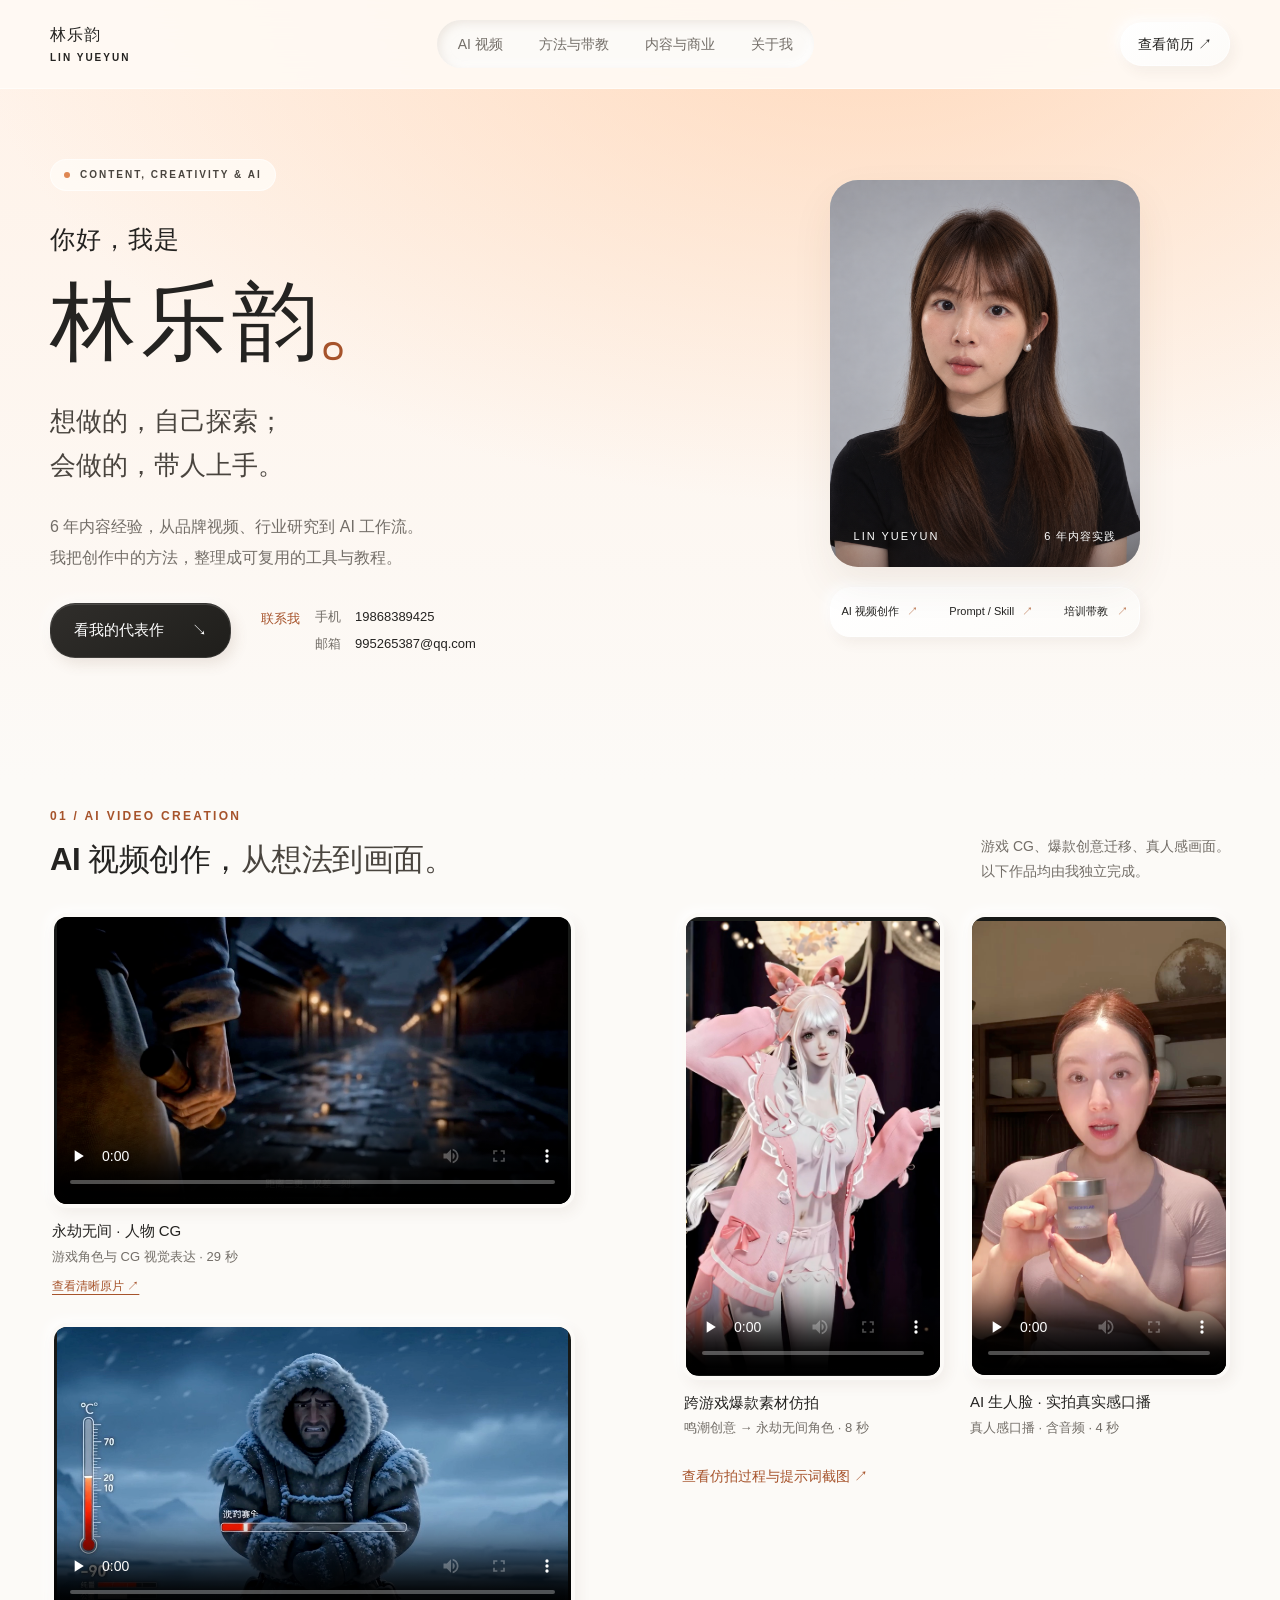
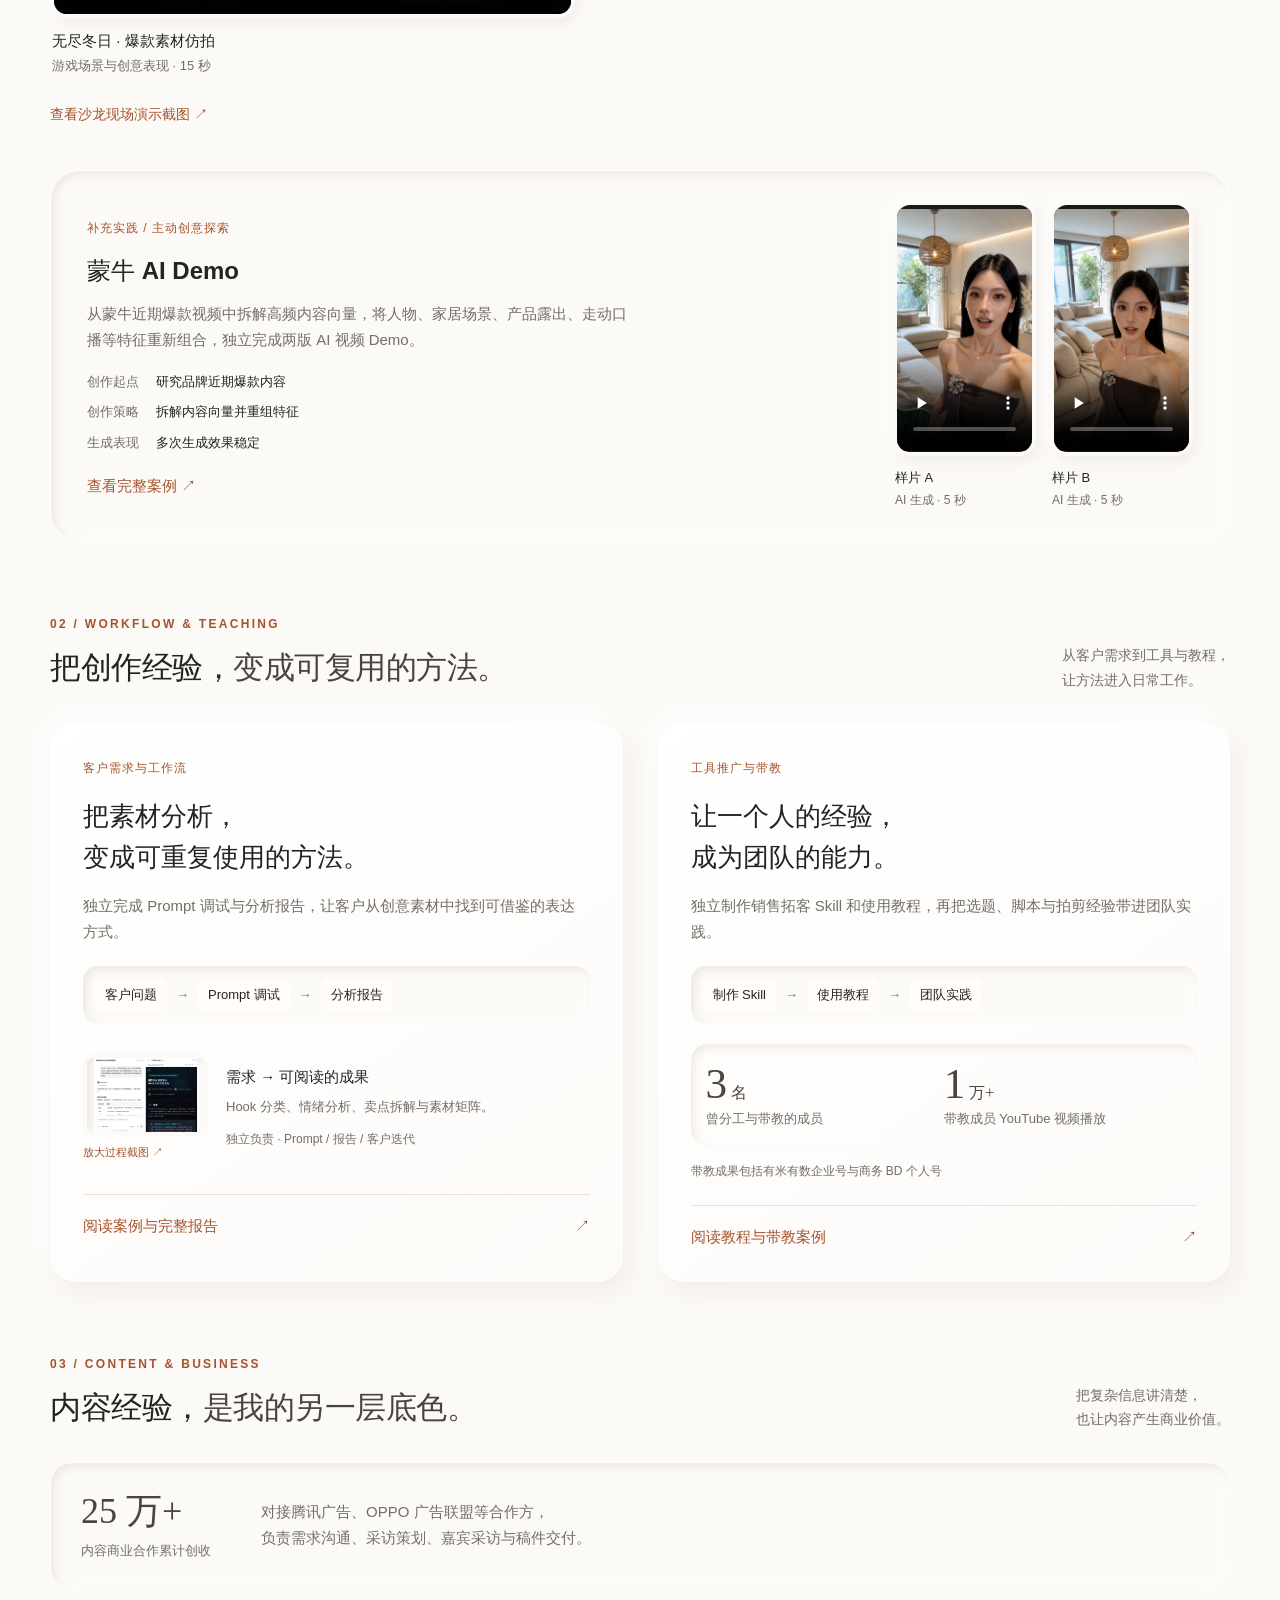
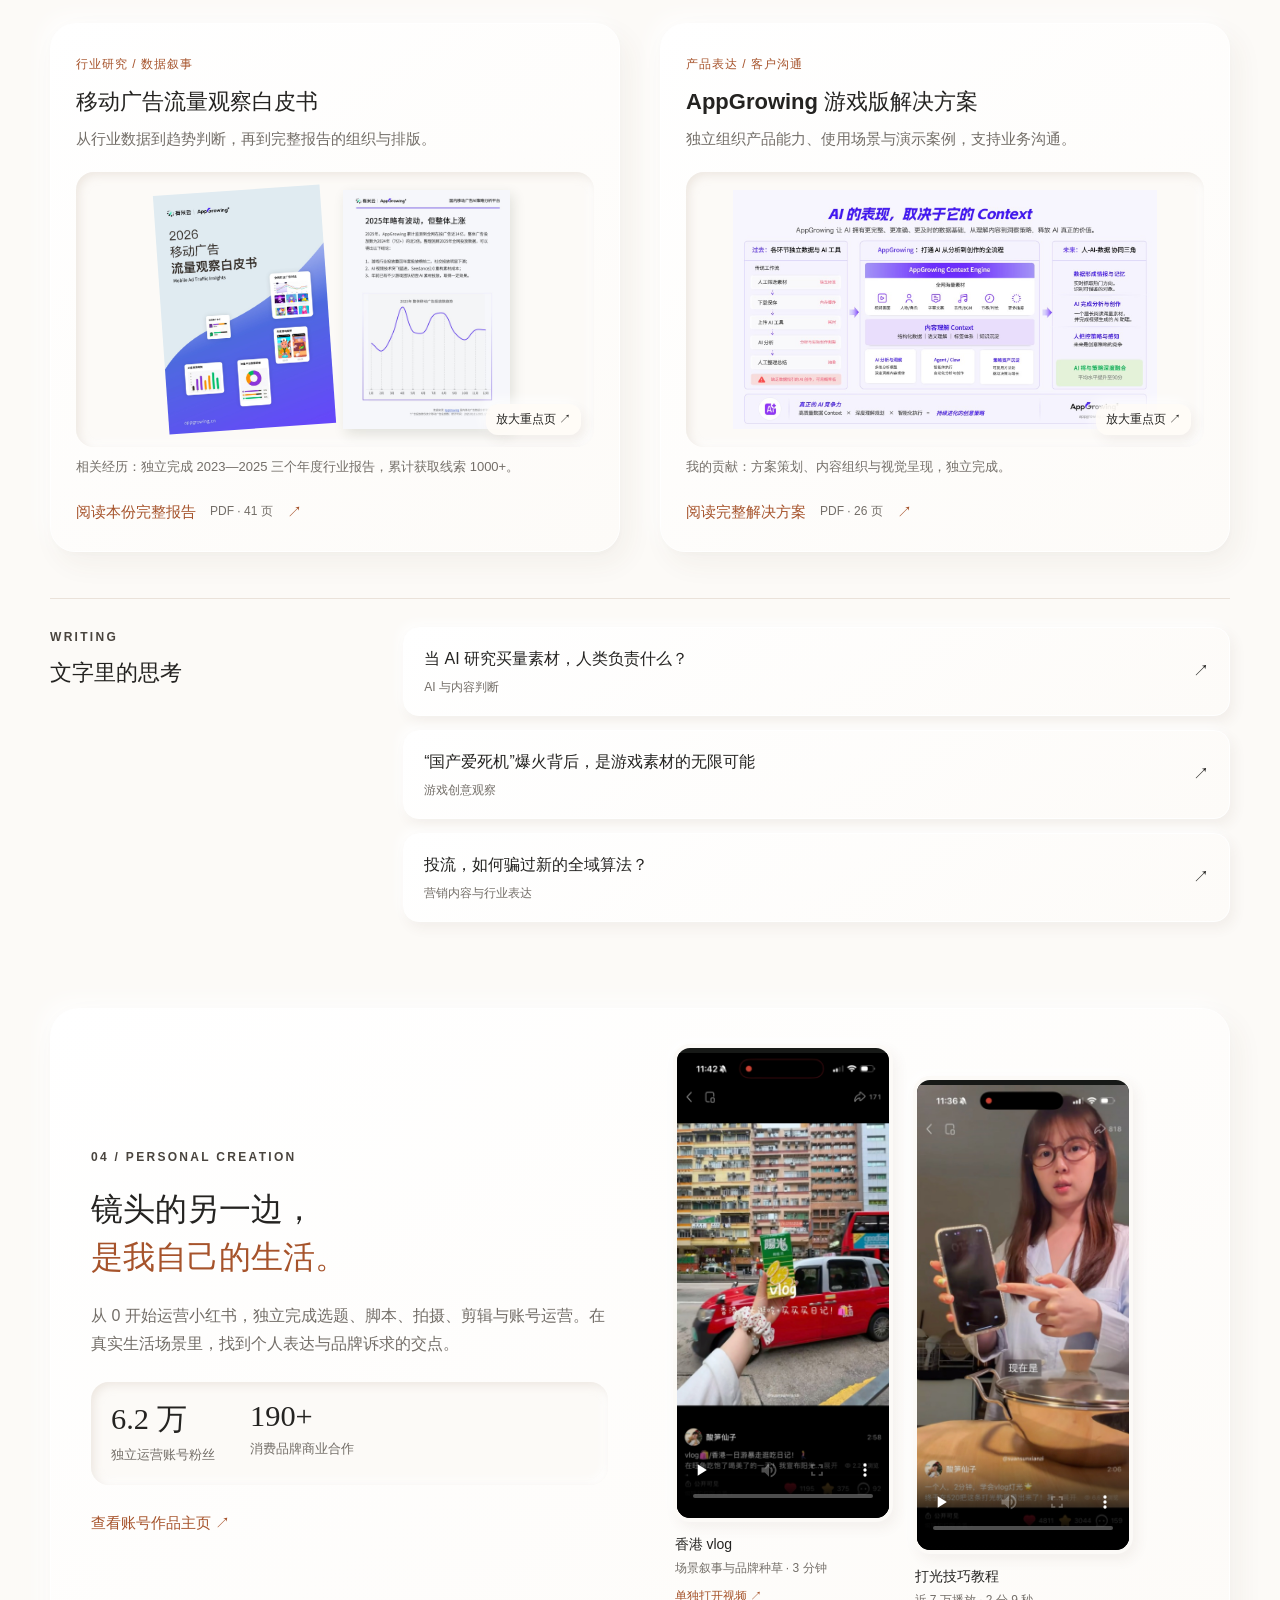
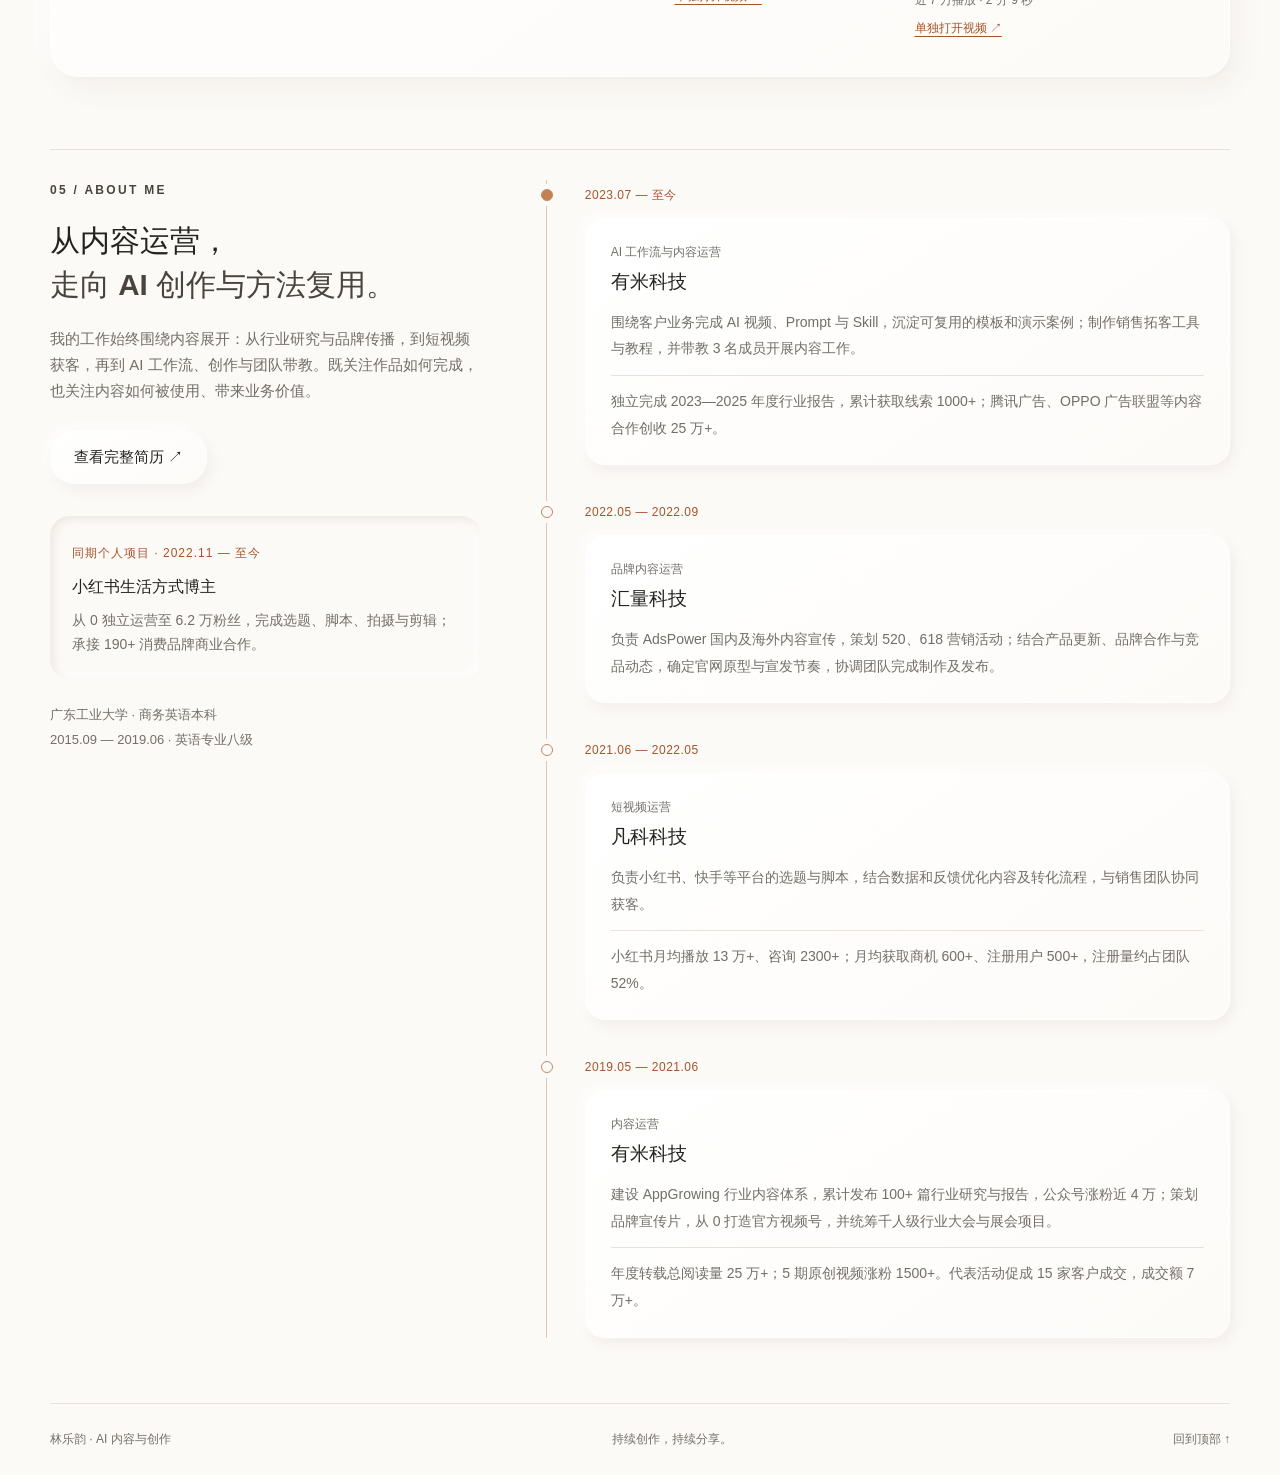
==== commit 2095ae7b: "Refine Mengniu AI demo narrative and highlight generation results" ====
--- a/index.html
+++ b/index.html
@@ -11,7 +11,7 @@
 <nav class="portrait-skills" aria-label="我的创作能力"><a href="#videos">AI 视频创作 <span aria-hidden="true">↗</span></a><a href="case.html?case=analysis">Prompt / Skill <span aria-hidden="true">↗</span></a><a href="case.html?case=teaching">培训带教 <span aria-hidden="true">↗</span></a></nav>
 </div></section>
 <section id="videos" class="section wrap"><div class="section-head"><div><p class="eyebrow">01 / AI VIDEO CREATION</p><h2>AI 视频创作，<span>从想法到画面。</span></h2></div><p>游戏 CG、爆款创意迁移、真人感画面。<br>以下作品均由我独立完成。</p></div><div class="video-wall"><div class="landscape-stack"><figure class="film landscape"><div class="video-frame"><video controls playsinline preload="none" poster="assets/naraka-cg.jpg" aria-label="永劫无间 · 人物 CG"><source src="works/naraka-cg-preview.mp4" type="video/mp4">你的浏览器不支持视频播放。<a href="works/naraka-cg-preview.mp4">打开视频</a></video></div><figcaption><h4>永劫无间 · 人物 CG</h4><p>游戏角色与 CG 视觉表达 · 29 秒</p><a class="original-link" href="works/naraka-cg.mp4" target="_blank" rel="noopener">查看清晰原片 ↗</a></figcaption></figure><figure class="film landscape"><div class="video-frame"><video controls playsinline preload="none" poster="assets/winter.jpg" aria-label="无尽冬日 · 爆款素材仿拍"><source src="works/winter.mp4" type="video/mp4">你的浏览器不支持视频播放。<a href="works/winter.mp4">打开视频</a></video></div><figcaption><h4>无尽冬日 · 爆款素材仿拍</h4><p>游戏场景与创意表现 · 15 秒</p></figcaption></figure><button class="text-link" data-image="live-demo" data-title="游戏沙龙 · 现场生成 AI 素材">查看沙龙现场演示截图 ↗</button></div><div class="portrait-pair"><figure class="film portrait"><div class="video-frame"><video controls playsinline preload="none" poster="assets/naraka-remake.jpg" aria-label="跨游戏爆款素材仿拍"><source src="works/naraka-remake.mp4" type="video/mp4">你的浏览器不支持视频播放。<a href="works/naraka-remake.mp4">打开视频</a></video></div><figcaption><h4>跨游戏爆款素材仿拍</h4><p>鸣潮创意 → 永劫无间角色 · 8 秒</p></figcaption></figure><figure class="film portrait speaking"><div class="video-frame"><video controls playsinline preload="none" poster="assets/human-speaking.jpg" aria-label="AI 生人脸 · 实拍真实感口播"><source src="works/human-speaking.mp4" type="video/mp4">你的浏览器不支持视频播放。<a href="works/human-speaking.mp4">打开视频</a></video></div><figcaption><h4>AI 生人脸 · 实拍真实感口播</h4><p>真人感口播 · 含音频 · 4 秒</p></figcaption></figure><button class="text-link" data-image="remake-process" data-title="爆款仿拍 · 生成过程与提示词截图">查看仿拍过程与提示词截图 ↗</button></div></div>
-<article id="brand-case" class="brand-case supplementary-case"><div class="brand-copy"><span class="case-kicker">补充实践 / 品牌需求验证</span><h3>蒙牛 AI Demo</h3><p>面对客户“AI 现在能做到什么程度”的问题，独立完成两版生活场景样片，用具体成片支持内部讨论。</p><dl class="project-facts"><div><dt>我的贡献</dt><dd>独立完成 AI 视频 Demo</dd></div><div><dt>项目性质</dt><dd>基于客户需求的创作练习</dd></div><div><dt>实际反馈</dt><dd>获得客户内部认可</dd></div></dl><a class="text-link" href="case.html?case=mengniu">查看完整案例 ↗</a></div><div class="brand-media"><figure class="film portrait"><div class="video-frame"><video controls playsinline preload="none" poster="assets/mengniu-1.jpg" aria-label="样片 A"><source src="works/mengniu-1.mp4" type="video/mp4">你的浏览器不支持视频播放。<a href="works/mengniu-1.mp4">打开视频</a></video></div><figcaption><h4>样片 A</h4><p>AI 生成 · 5 秒</p></figcaption></figure><figure class="film portrait"><div class="video-frame"><video controls playsinline preload="none" poster="assets/mengniu-2.jpg" aria-label="样片 B"><source src="works/mengniu-2.mp4" type="video/mp4">你的浏览器不支持视频播放。<a href="works/mengniu-2.mp4">打开视频</a></video></div><figcaption><h4>样片 B</h4><p>AI 生成 · 5 秒</p></figcaption></figure></div></article>
+<article id="brand-case" class="brand-case supplementary-case"><div class="brand-copy"><span class="case-kicker">补充实践 / 主动创意探索</span><h3>蒙牛 AI Demo</h3><p>从蒙牛近期爆款视频中拆解高频内容向量，将人物、家居场景、产品露出、走动口播等特征重新组合，独立完成两版 AI 视频 Demo。</p><dl class="project-facts"><div><dt>创作起点</dt><dd>研究品牌近期爆款内容</dd></div><div><dt>创作策略</dt><dd>拆解内容向量并重组特征</dd></div><div><dt>生成表现</dt><dd>多次生成效果稳定</dd></div></dl><a class="text-link" href="case.html?case=mengniu">查看完整案例 ↗</a></div><div class="brand-media"><figure class="film portrait"><div class="video-frame"><video controls playsinline preload="none" poster="assets/mengniu-1.jpg" aria-label="样片 A"><source src="works/mengniu-1.mp4" type="video/mp4">你的浏览器不支持视频播放。<a href="works/mengniu-1.mp4">打开视频</a></video></div><figcaption><h4>样片 A</h4><p>AI 生成 · 5 秒</p></figcaption></figure><figure class="film portrait"><div class="video-frame"><video controls playsinline preload="none" poster="assets/mengniu-2.jpg" aria-label="样片 B"><source src="works/mengniu-2.mp4" type="video/mp4">你的浏览器不支持视频播放。<a href="works/mengniu-2.mp4">打开视频</a></video></div><figcaption><h4>样片 B</h4><p>AI 生成 · 5 秒</p></figcaption></figure></div></article>
 </section>
 <section id="selected" class="section wrap"><div class="section-head"><div><p class="eyebrow">02 / WORKFLOW & TEACHING</p><h2>把创作经验，<span>变成可复用的方法。</span></h2></div><p>从客户需求到工具与教程，<br>让方法进入日常工作。</p></div>
 
